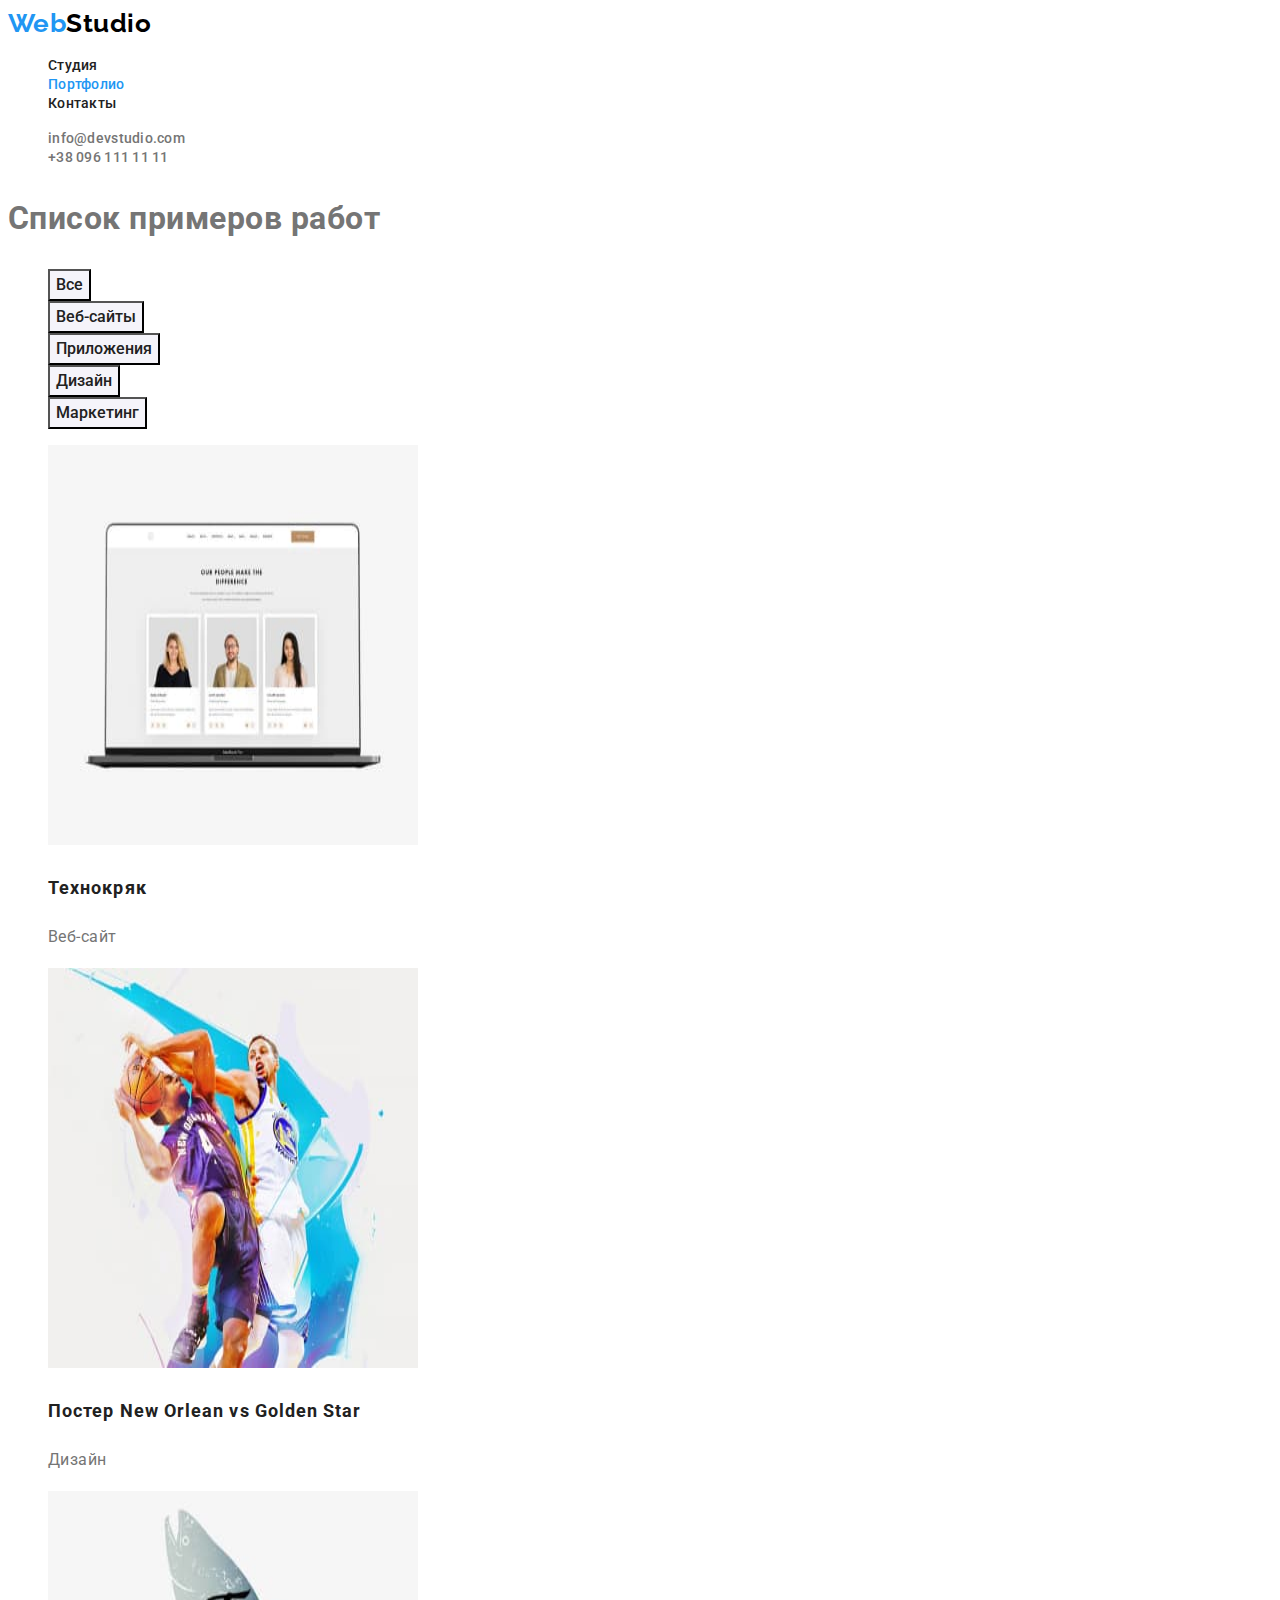
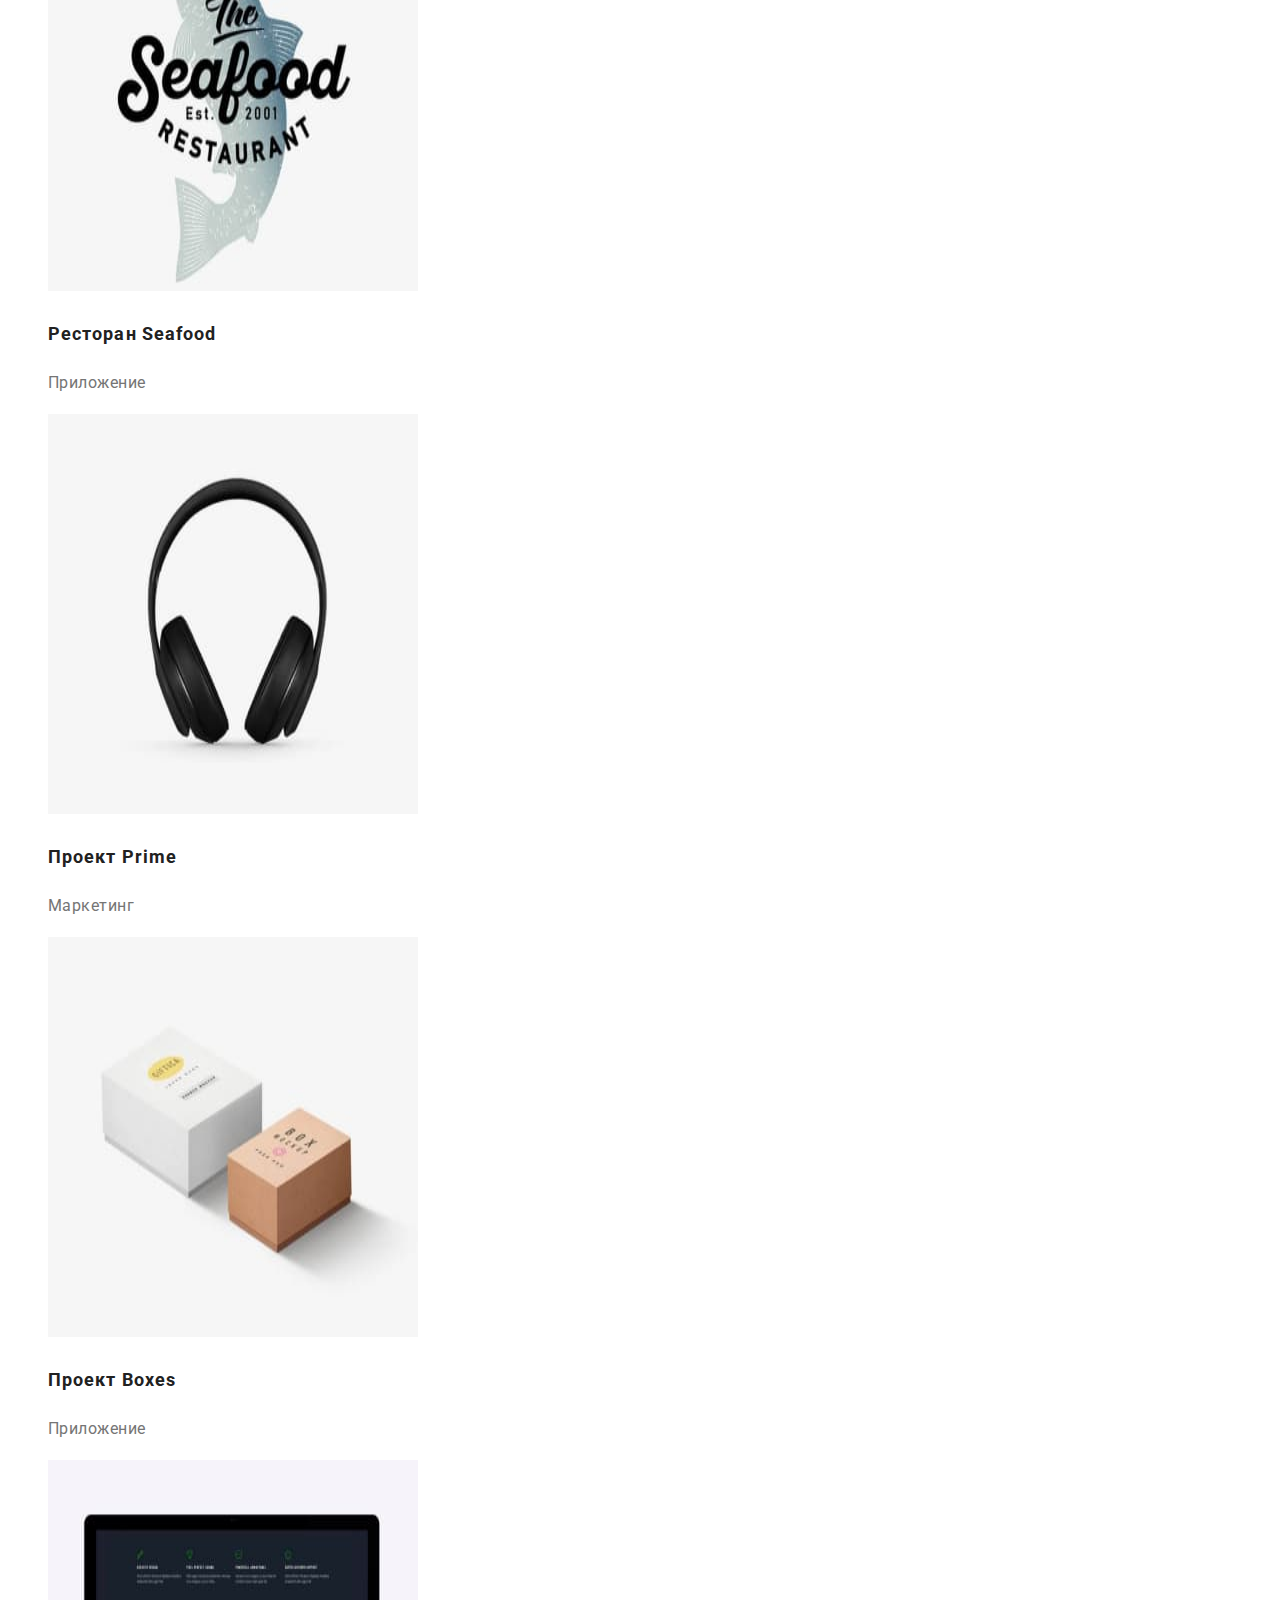
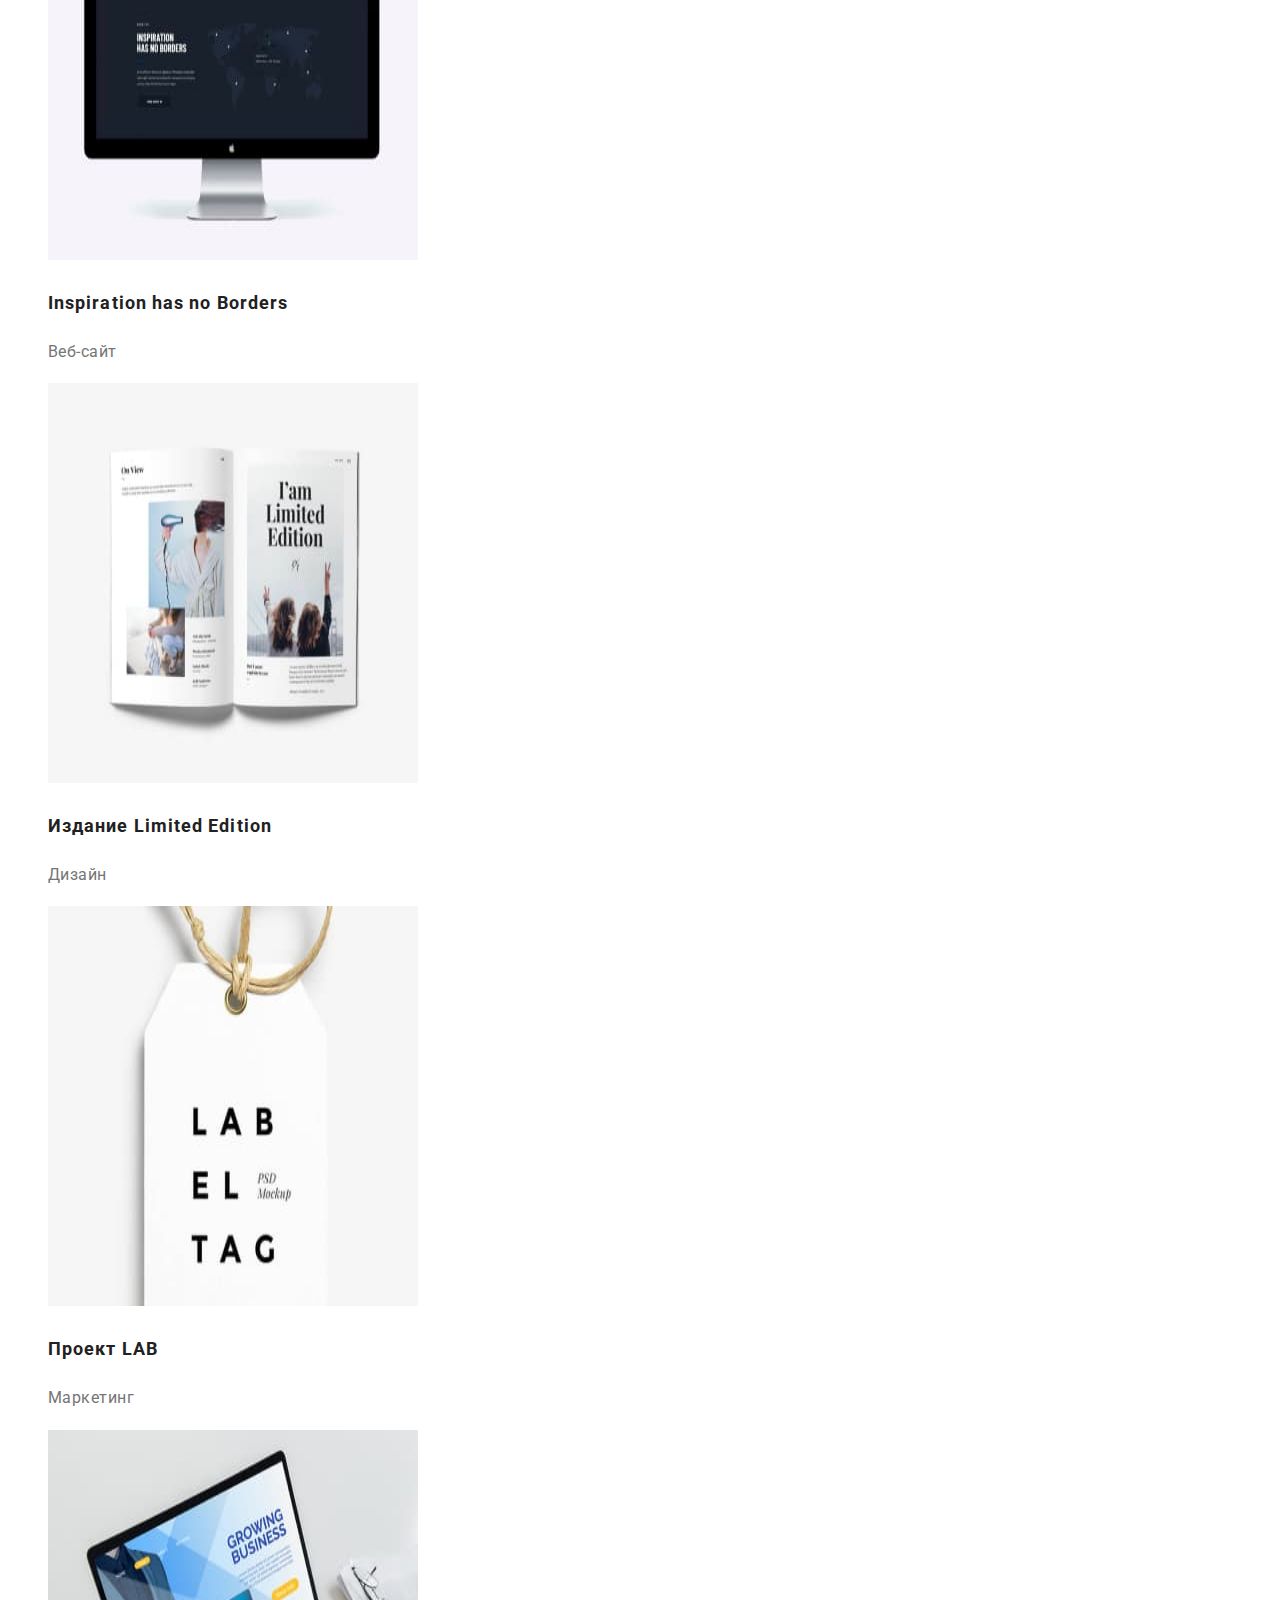
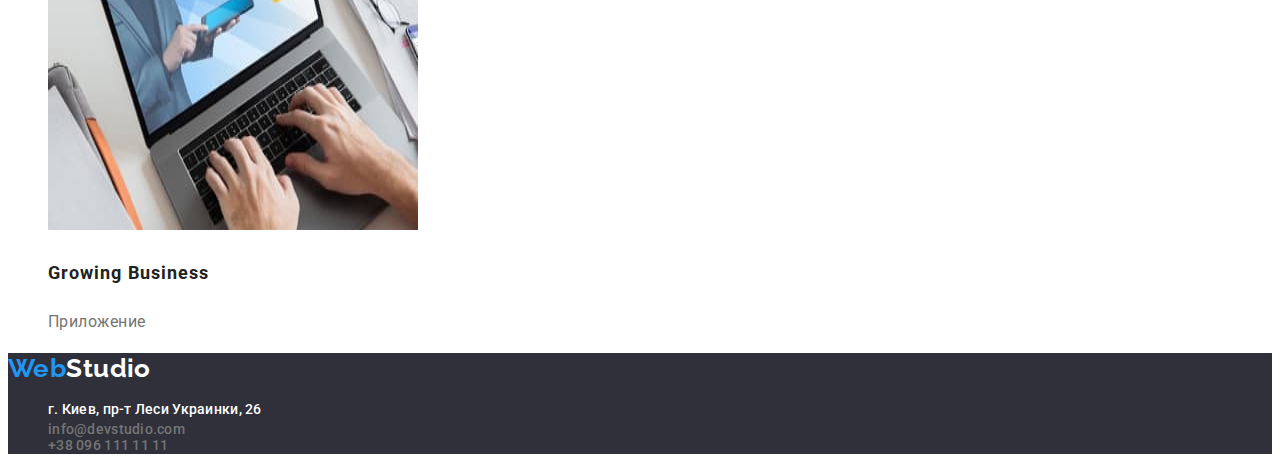
==== portfolio.html @ b951a092 "Initial commit" ====
<!DOCTYPE html>
<html lang="ru">
<head>
    <meta charset="UTF-8">
    <meta http-equiv="X-UA-Compatible" content="IE=edge">
    <meta name="viewport" content="width=device-width, initial-scale=1.0">
    <title>Portfolio</title>
    <link href="https://fonts.googleapis.com/css2?family=Raleway:wght@700&family=Roboto:wght@400;500;700;900&display=swap"
        rel="stylesheet">
    <link rel="stylesheet" href="./css/styles.css" />
</head>
    <body>

    <!-- Header -->

    <header class="page-header">
        <nav>

            <!-- Logo -->
            <a href="./index.html" class="logo">Web<span class="header-design">Studio</span></a>
            <!-- Site-nav -->
            <ul class="site-nav list">
                <li><a href="./index.html" class="link">Студия</a></li>
                <li><a href="./portfolio.html" class="link current">Портфолио</a></li>
                <li><a href="" class="link">Контакты</a></li>
            </ul>
        </nav>

        <!-- Contacts -->
        <ul class="contacts list">
            <li><a href="mailto:info@devstudio.com" class="link">info@devstudio.com</a></li>
            <li><a href="tel:+380961111111" class="link">+38 096 111 11 11</a></li>
        </ul>
    </header>
    <main class="main">

    <!-- Filters -->
    <section>
        <h1>Список примеров работ</h1>
    <ul class="filters list">
        <li><button type="button" class="filter">Все</button></li>
        <li><button type="button" class="filter">Веб-сайты</button></li>
        <li><button type="button" class="filter">Приложения</button></li>
        <li><button type="button" class="filter">Дизайн</button></li>
        <li><button type="button" class="filter">Маркетинг</button></li>
    </ul>  
    <ul class="portfolio list">
        <li>
             <img src="./images/project1.jpg" alt="Пример веб-сайта" width="370" height="400">
             <h2 class="title">Технокряк</h2>
             <p>Веб-сайт</p>   
        </li>
        <li>
             <img src="./images/project2.jpg" alt="Пример дизайн постера" width="370" height="400">
              <h2 class="title">Постер New Orlean vs Golden Star</h2>
              <p>Дизайн</p>
        </li>
        <li>
            <img src="./images/project3.jpg" alt="Логотип приложения ресторана" width="370" height="400">
            <h2 class="title">Ресторан Seafood</h2>
            <p>Приложение</p>
        <li>
            <img src="./images/project4.jpg" alt="Картинка наушников" width="370" height="400">
            <h2 class="title">Проект Prime</h2>
            <p>Маркетинг</p>
        </li>
        <li>
            <img src="./images/project5.jpg" alt="Пример дизайна двух коробок" width="370" height="400">
            <h2 class="title">Проект Boxes</h2>
            <p>Приложение</p>
        </li>
        <li>
            <img src="./images/project6.jpg" alt="Пример дизайна веб-сайта" width="370" height="400">
            <h2 class="title">Inspiration has no Borders</h2>
            <p>Веб-сайт</p>
        </li>
        <li>
            <img src="./images/project7.jpg" alt="Дизайн печтаного издания" width="370" height="400">
            <h2 class="title">Издание Limited Edition</h2>
            <p>Дизайн</p>
        </li>
        <li>
            <img src="./images/project8.jpg" alt="Картинка ярлыка" width="370" height="400">
            <h2 class="title">Проект LAB</h2>
            <p>Маркетинг</p>
        </li>
        <li>
            <img src="./images/project9.jpg" alt="Картинка ноутбука с примером дизайна приложения" width="370" height="400">
            <h2 class="title">Growing Business</h2>
            <p>Приложение</p>
        </li>
    </ul>
    </section>
    </main>
   
    <!-- Footer -->

    <footer class="footer">
        <a href="./index.html" class="logo">Web<span class="footer-design">Studio</a>
        <address>
            <ul class="contacts list">
                <li class="address"><a href="https://goo.gl/maps/tLTsPoVAziicGHoX6" class="link">г. Киев, пр-т Леси Украинки, 26</a></li>
                <li><a href="mailto:info@devstudio.com" class="link">info@devstudio.com</a></li>
                <li><a href="tel:+380961111111" class="link">+38 096 111 11 11</a></li>
            </ul>
        </address>
    </footer>
</body>
</html>
---- css/styles.css ----
:root {
  --primary-text-color: #757575;
  --title-text-color: #212121;
  --accent-color: #2196f3;
  --primary-background-color: #ffffff;
  --secondary-background-color: #f5f4fa;
  --tertiary-background-color: #2f303a;
  --secondary-logo-color: #000000;
}
body {
  background-color: var(--primary-background-color);
  color: var(--primary-text-color);

  font-family: Roboto, sans-serif;

  letter-spacing: 0.03em;
}
.list {
  list-style: none;
}
a {
  text-decoration: none;
}
/* logo */
.logo {
  color: var(--accent-color);
  font-family: Raleway, sans-serif;

  font-weight: 700;
  font-size: 26px;
  line-height: 1.2;
}
.header-design {
  color: var(--secondary-logo-color);
}
.footer-design {
  color: var(--primary-background-color);
}
/* site nav */

.site-nav .link {
  color: var(--title-text-color);

  font-weight: 500;
  font-size: 14px;
  line-height: 1.14px;
  letter-spacing: 0.02em;
}

.site-nav .link:hover,
.site-nav .link:focus {
  color: var(--accent-color);
}

.site-nav .link.current {
  color: var(--accent-color);
}

/* Contatcs */
.contacts .link {
  color: var(--primary-text-color);
  font-style: normal;
  font-weight: 500;
  font-size: 14px;
  line-height: 1.14;
  letter-spacing: 0.02em;
}
.contacts .link:hover,
.contacts .link:focus {
  color: var(--accent-color);
  font-weight: 500;
  font-size: 14px;
  line-height: 1.14px;
  letter-spacing: 0.02em;
}

/* Hero */
.hero,
.hero-title {
  color: var(--primary-background-color);
  background-color: var(--tertiary-background-color);
  font-weight: 900;
  font-size: 44px;
  line-height: 1.36;
  text-align: center;
  letter-spacing: 0.06em;
  text-transform: uppercase;
}

/* Button */
.button {
  color: var(--primary-background-color);
  background-color: var(--accent-color);
  cursor: pointer;
  font-family: inherit;
  font-weight: 700;
  font-size: 16px;
  line-height: 1.88;
  display: flex;
  align-items: center;
  text-align: center;
  letter-spacing: 0.06em;
}
/* Section */
.section-title {
  color: var(--title-text-color);
  font-weight: 700;
  font-size: 36px;
  line-height: 1.2;
  text-align: center;
}

/* feature-list */
.feature-list {
  font-size: 14px;
  line-height: 1.71;
}
.feature-list .title {
  color: var(--title-text-color);
  font-weight: 700;
  font-size: 14px;
  line-height: 1.14;
  text-transform: uppercase;
}

/* our-team */

.our-team .section-title {
  background-color: var(--primary-background-color);
  font-weight: 700;
  font-size: 36px;
  line-height: 1.16;
  text-align: center;
}
.our-team .title {
  color: var(--title-text-color);
  background-color: var(--primary-background-color);
  font-weight: 500;
  font-size: 16px;
  line-height: 1.18;
  text-align: center;
}

.our-team .list {
  font-size: 16px;
  line-height: 1.18;
  text-align: center;
}

/* Footer */
.footer {
  background-color: var(--tertiary-background-color);
  color: rgba(255, 255, 255, 0.6);
  font-style: normal;
  font-size: 14px;
  line-height: 1.14;
  letter-spacing: 0.03em;
}

.contacts .address .link {
  color: #ffffff;
  font-size: 14px;
  line-height: 1.71;
}
.contacts .address .link:hover,
.contacts .address .link:focus {
  color: var(--accent-color);
}
/* Portfolio */

.main {
  color: var(--primary-text-color);
  background-color: var(--primary-background-color);
  font-family: Roboto, sans-serif;
  font-size: 16px;
  line-height: 1.88;
  letter-spacing: 0.03em;
}

/* Filter list */
.filter {
  color: var(--title-text-color);
  background-color: var(--secondary-background-color);
  font-family: Roboto, sans-serif;
  font-weight: 500;
  font-size: 16px;
  line-height: 1.62;
  text-align: center;
}
.filters .filter:hover,
.filters .filter:focus {
  color: var(--primary-background-color);
  background-color: var(--accent-color);
}
/* portfolio-list */
.portfolio .title {
  color: var(--title-text-color);
  font-weight: 700;
  font-size: 18px;
  line-height: 2;
  letter-spacing: 0.06em;
}
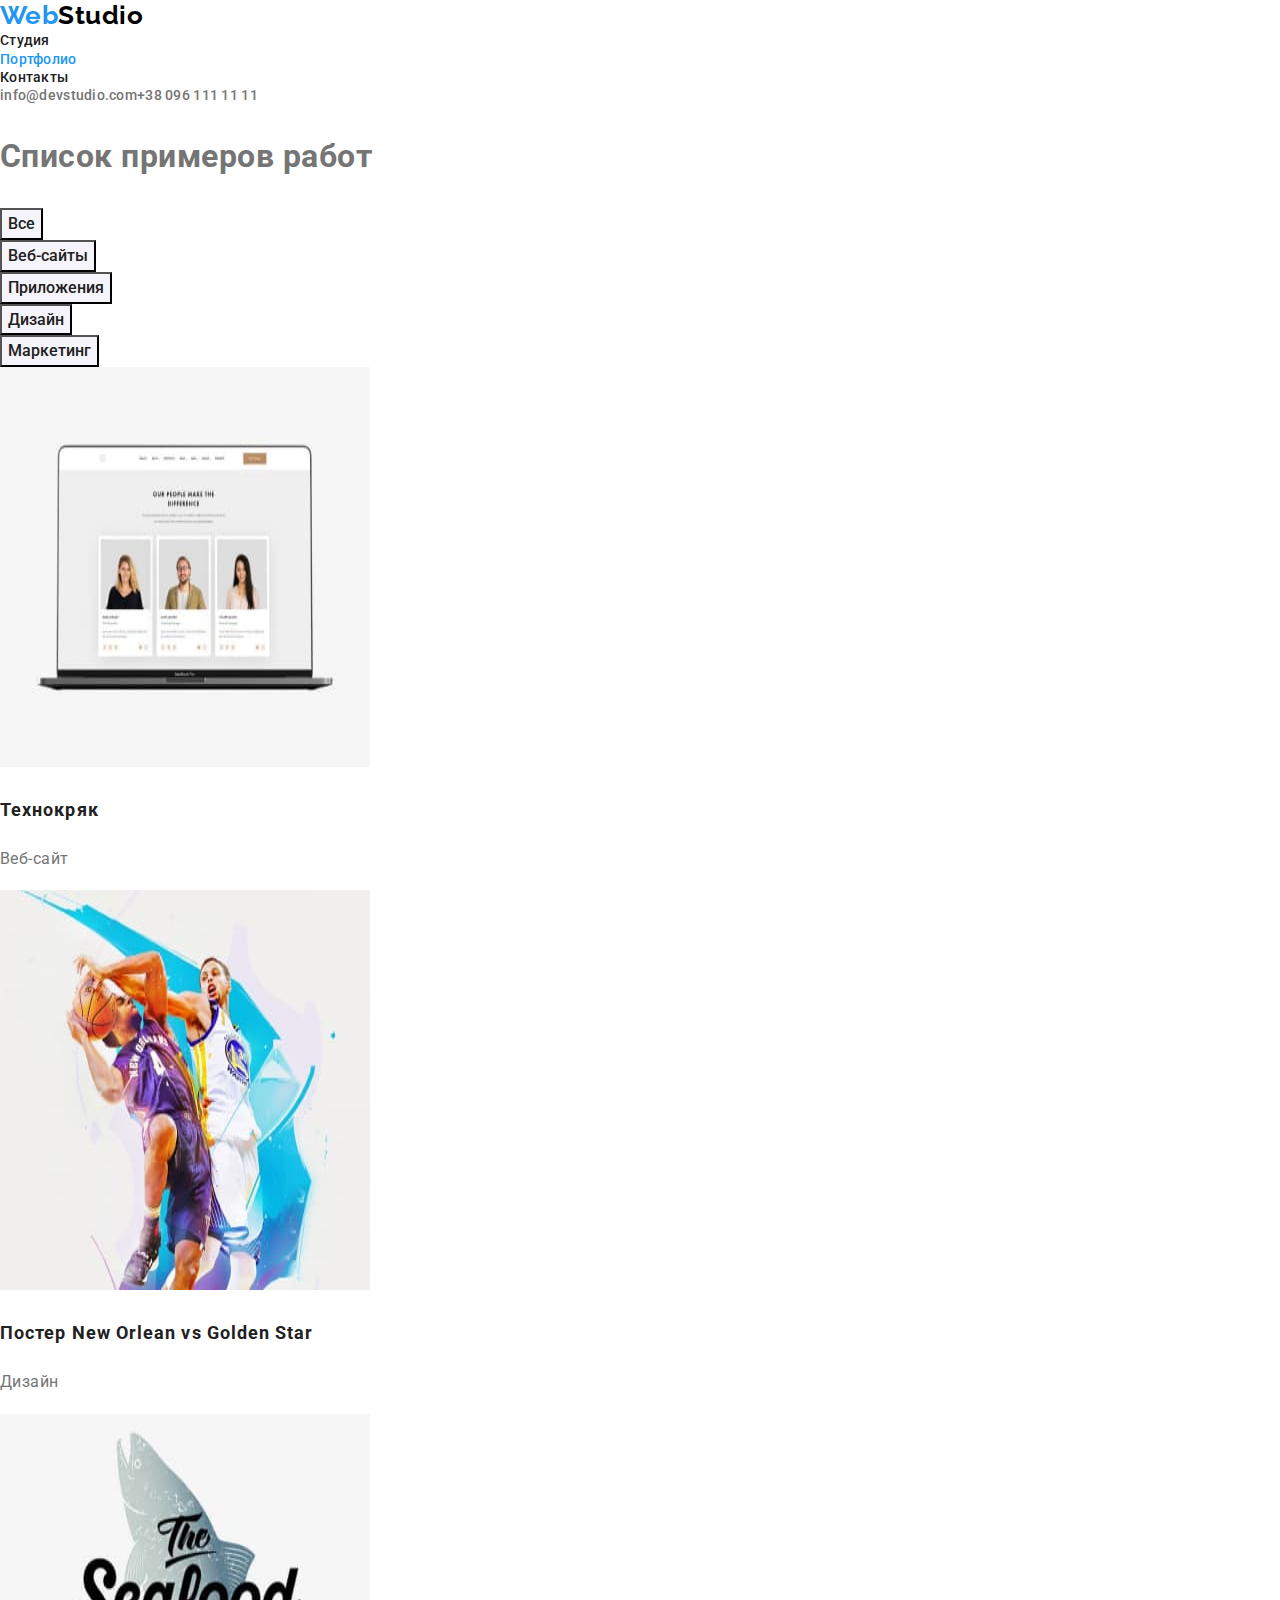
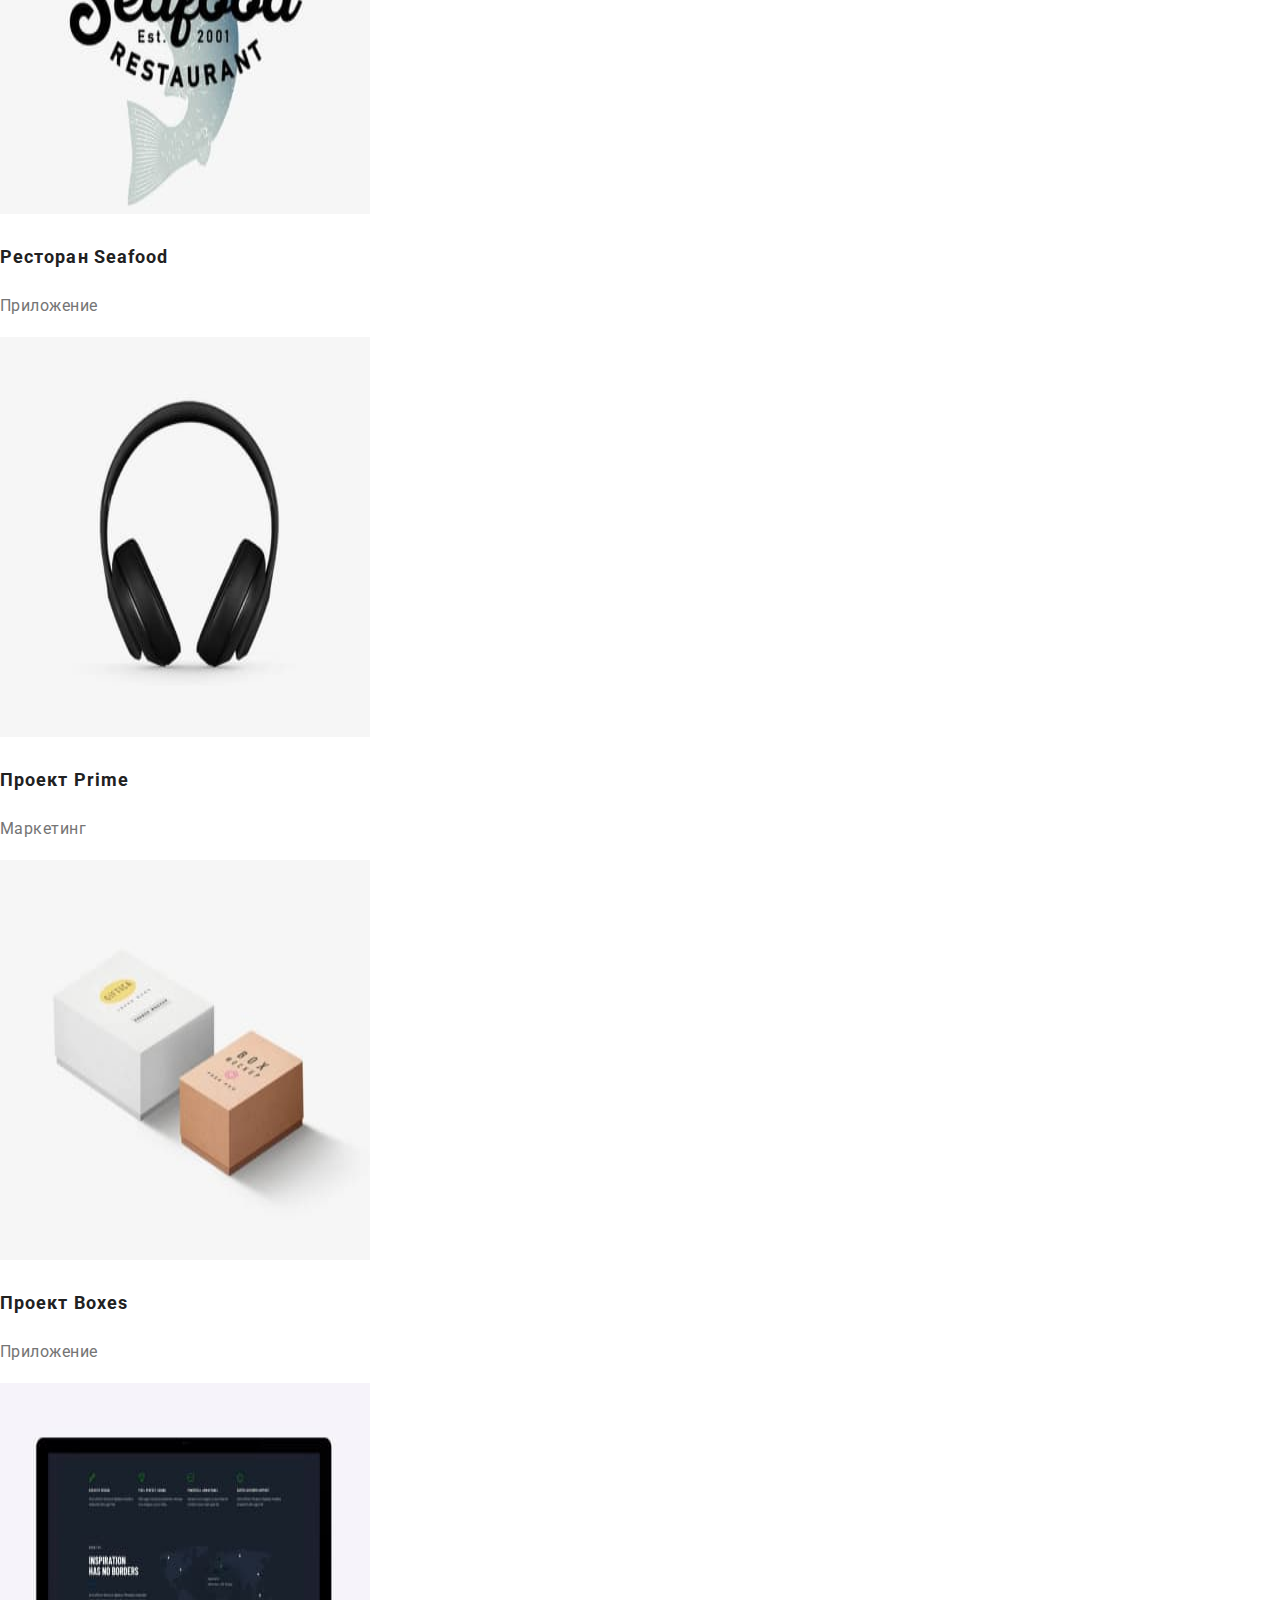
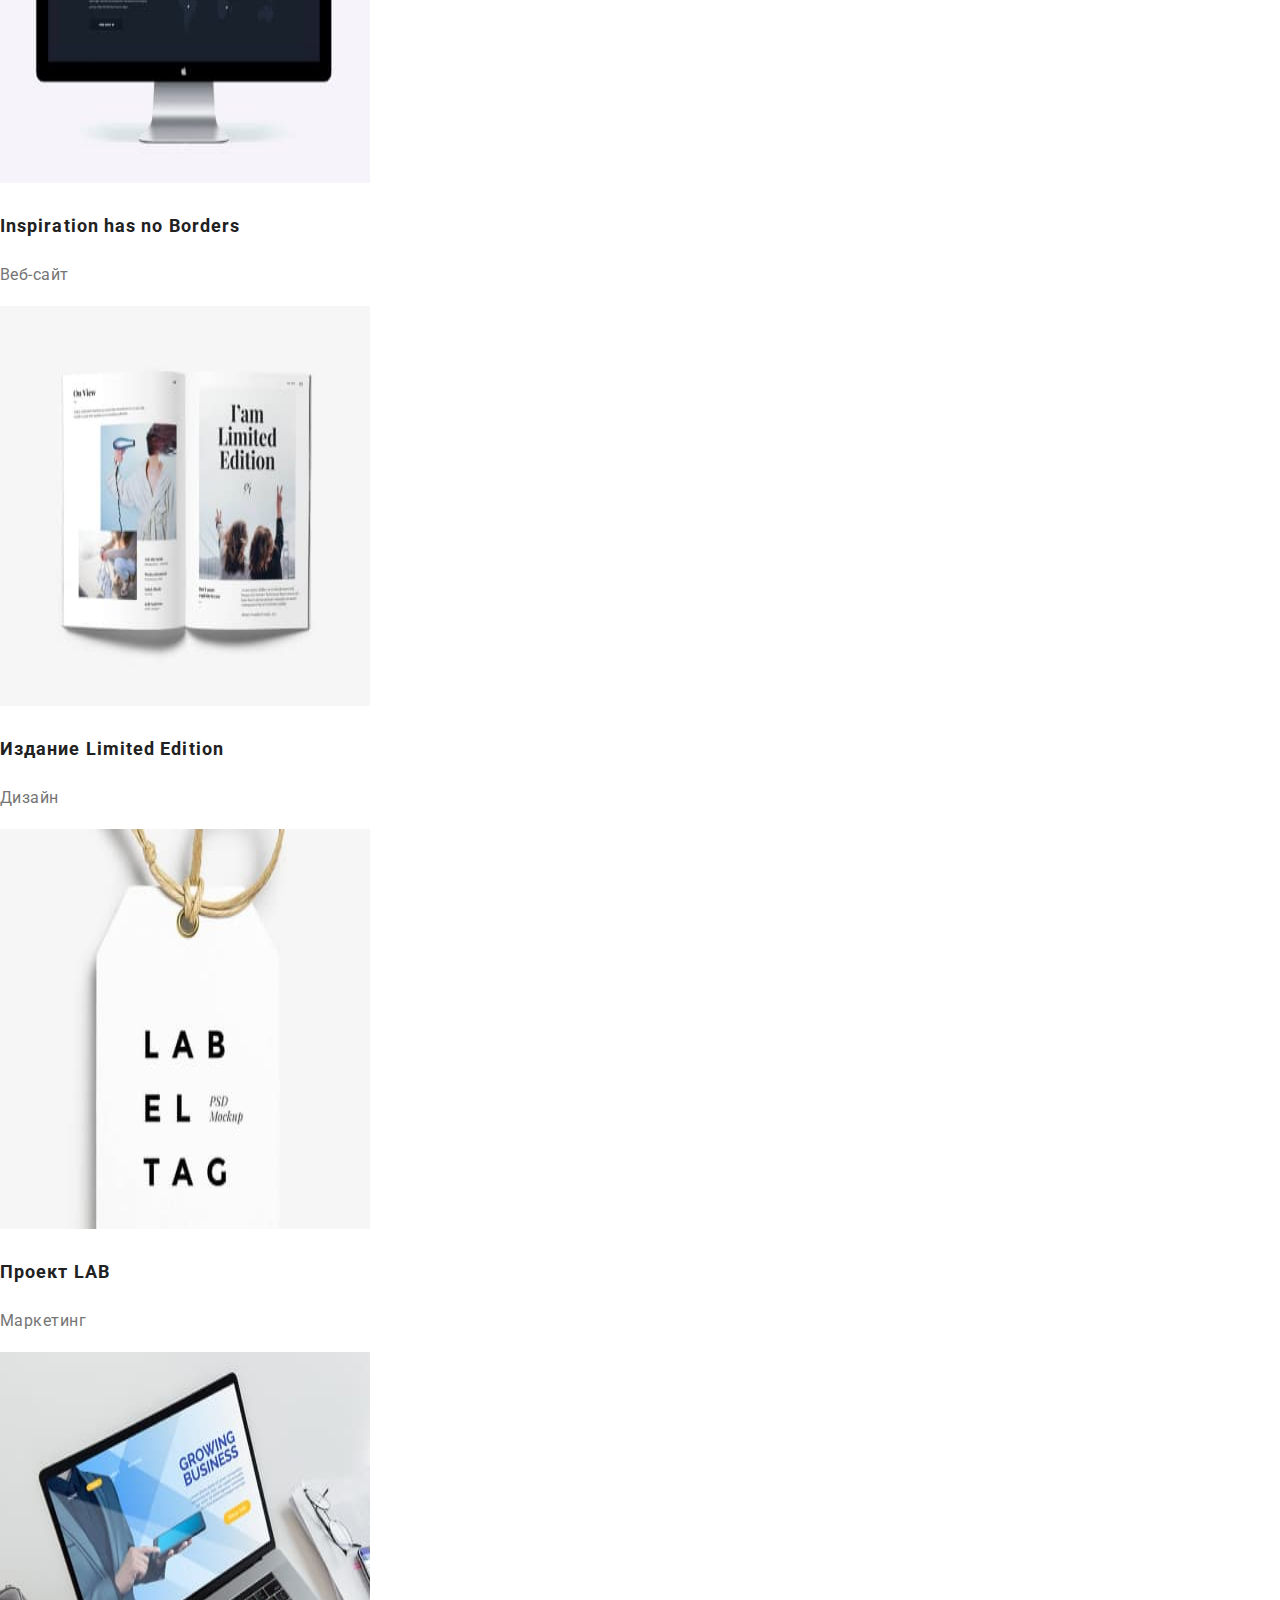
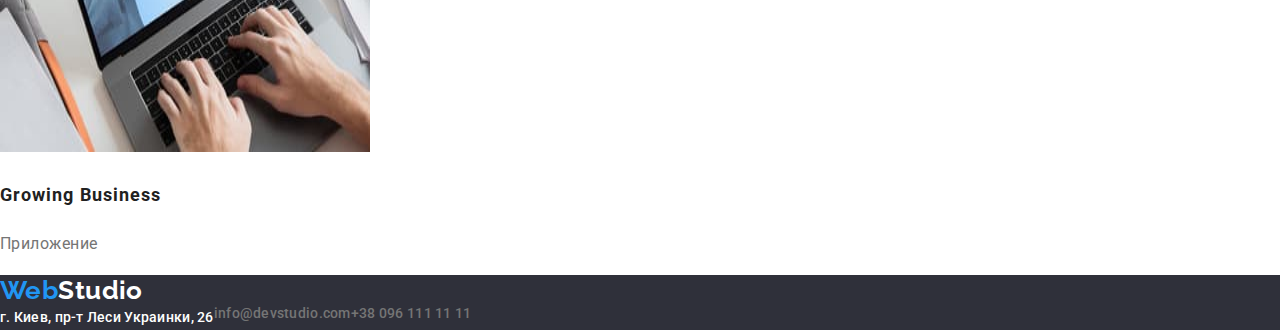
==== commit 18772451: "75% of main page done" ====
--- a/portfolio.html
+++ b/portfolio.html
@@ -5,8 +5,8 @@
     <meta http-equiv="X-UA-Compatible" content="IE=edge">
     <meta name="viewport" content="width=device-width, initial-scale=1.0">
     <title>Portfolio</title>
-    <link href="https://fonts.googleapis.com/css2?family=Raleway:wght@700&family=Roboto:wght@400;500;700;900&display=swap"
-        rel="stylesheet">
+    <link rel="stylesheet" href="https://cdnjs.cloudflare.com/ajax/libs/modern-normalize/1.1.0/modern-normalize.min.css">
+    <link href="https://fonts.googleapis.com/css2?family=Raleway:wght@700&family=Roboto:wght@400;500;700;900&display=swap" rel="stylesheet">
     <link rel="stylesheet" href="./css/styles.css" />
 </head>
     <body>
--- a/css/styles.css
+++ b/css/styles.css
@@ -7,20 +7,52 @@
   --tertiary-background-color: #2f303a;
   --secondary-logo-color: #000000;
 }
+/* ================================================================================ */
 body {
   background-color: var(--primary-background-color);
   color: var(--primary-text-color);
-
+  font-style: normal;
   font-family: Roboto, sans-serif;
-
   letter-spacing: 0.03em;
 }
+
 .list {
   list-style: none;
-}
-a {
+  margin-top: 0px;
+  margin-bottom: 0px;
+  padding-left: 0px;
+}
+li {
+  list-style-type: none;
+}
+a,
+a:active,
+a:hover,
+a:visited {
   text-decoration: none;
-}
+  cursor: pointer;
+}
+
+.container{
+  width: 1200px;
+  margin-left: auto;
+  margin-right: auto;
+  padding: 0 15px;
+
+}
+.section{
+  margin-top: 94px;
+  margin-bottom: 94px;
+}
+/* ================================================================================*/
+
+.container-header{
+  display: flex;
+  align-items: center;
+
+  border-bottom: 1px solid #ECECEC;
+}
+
 /* logo */
 .logo {
   color: var(--accent-color);
@@ -29,6 +61,7 @@
   font-weight: 700;
   font-size: 26px;
   line-height: 1.2;
+  margin-right: 93px;
 }
 .header-design {
   color: var(--secondary-logo-color);
@@ -38,6 +71,10 @@
 }
 /* site nav */
 
+.site-nav .list{
+  display: flex;
+}
+
 .site-nav .link {
   color: var(--title-text-color);
 
@@ -45,6 +82,12 @@
   font-size: 14px;
   line-height: 1.14px;
   letter-spacing: 0.02em;
+  margin-top:32px ;
+  margin-bottom: 32px;
+}
+
+.list .list-item:not(:last-child){
+  margin-right: 50px;
 }
 
 .site-nav .link:hover,
@@ -57,6 +100,14 @@
 }
 
 /* Contatcs */
+
+.contacts.list{
+  display: flex;
+  margin-left: auto;
+}
+.contacts .item:not(:last-child){
+  margin-right: 50px;
+}
 .contacts .link {
   color: var(--primary-text-color);
   font-style: normal;
@@ -75,7 +126,12 @@
 }
 
 /* Hero */
-.hero,
+.hero{
+  padding-top: 200px;
+  padding-bottom: 200px;
+  text-align: center;
+  background-color: var(--tertiary-background-color);
+}
 .hero-title {
   color: var(--primary-background-color);
   background-color: var(--tertiary-background-color);
@@ -85,6 +141,7 @@
   text-align: center;
   letter-spacing: 0.06em;
   text-transform: uppercase;
+  -webkit-text-stroke: 1px #000000;
 }
 
 /* Button */
@@ -96,10 +153,20 @@
   font-weight: 700;
   font-size: 16px;
   line-height: 1.88;
-  display: flex;
   align-items: center;
   text-align: center;
   letter-spacing: 0.06em;
+  border-radius: 4px;
+  border: none;
+  padding: 10 32px;
+  width: 200px;
+  height: 50px;
+}
+.button:hover,
+.button:focus{
+  color: var(--primary-background-color);
+  background-color: #188CE8;
+  box-shadow: rgba(0, 0, 0, 0.25);
 }
 /* Section */
 .section-title {
@@ -108,13 +175,28 @@
   font-size: 36px;
   line-height: 1.2;
   text-align: center;
+  margin-top: 0px;
+  margin-bottom: 50px;
+}
+.image-list{
+  display: flex;
+}
+.image-list .item:not(:last-child){
+  margin-right: 30px;
 }
 
 /* feature-list */
 .feature-list {
   font-size: 14px;
-  line-height: 1.71;
-}
+  line-height: 1.71; 
+  width:1170px;
+  display: flex;
+}
+
+.feature-title{
+  display: none;
+}
+
 .feature-list .title {
   color: var(--title-text-color);
   font-weight: 700;
@@ -199,4 +281,4 @@
   font-size: 18px;
   line-height: 2;
   letter-spacing: 0.06em;
-}
+}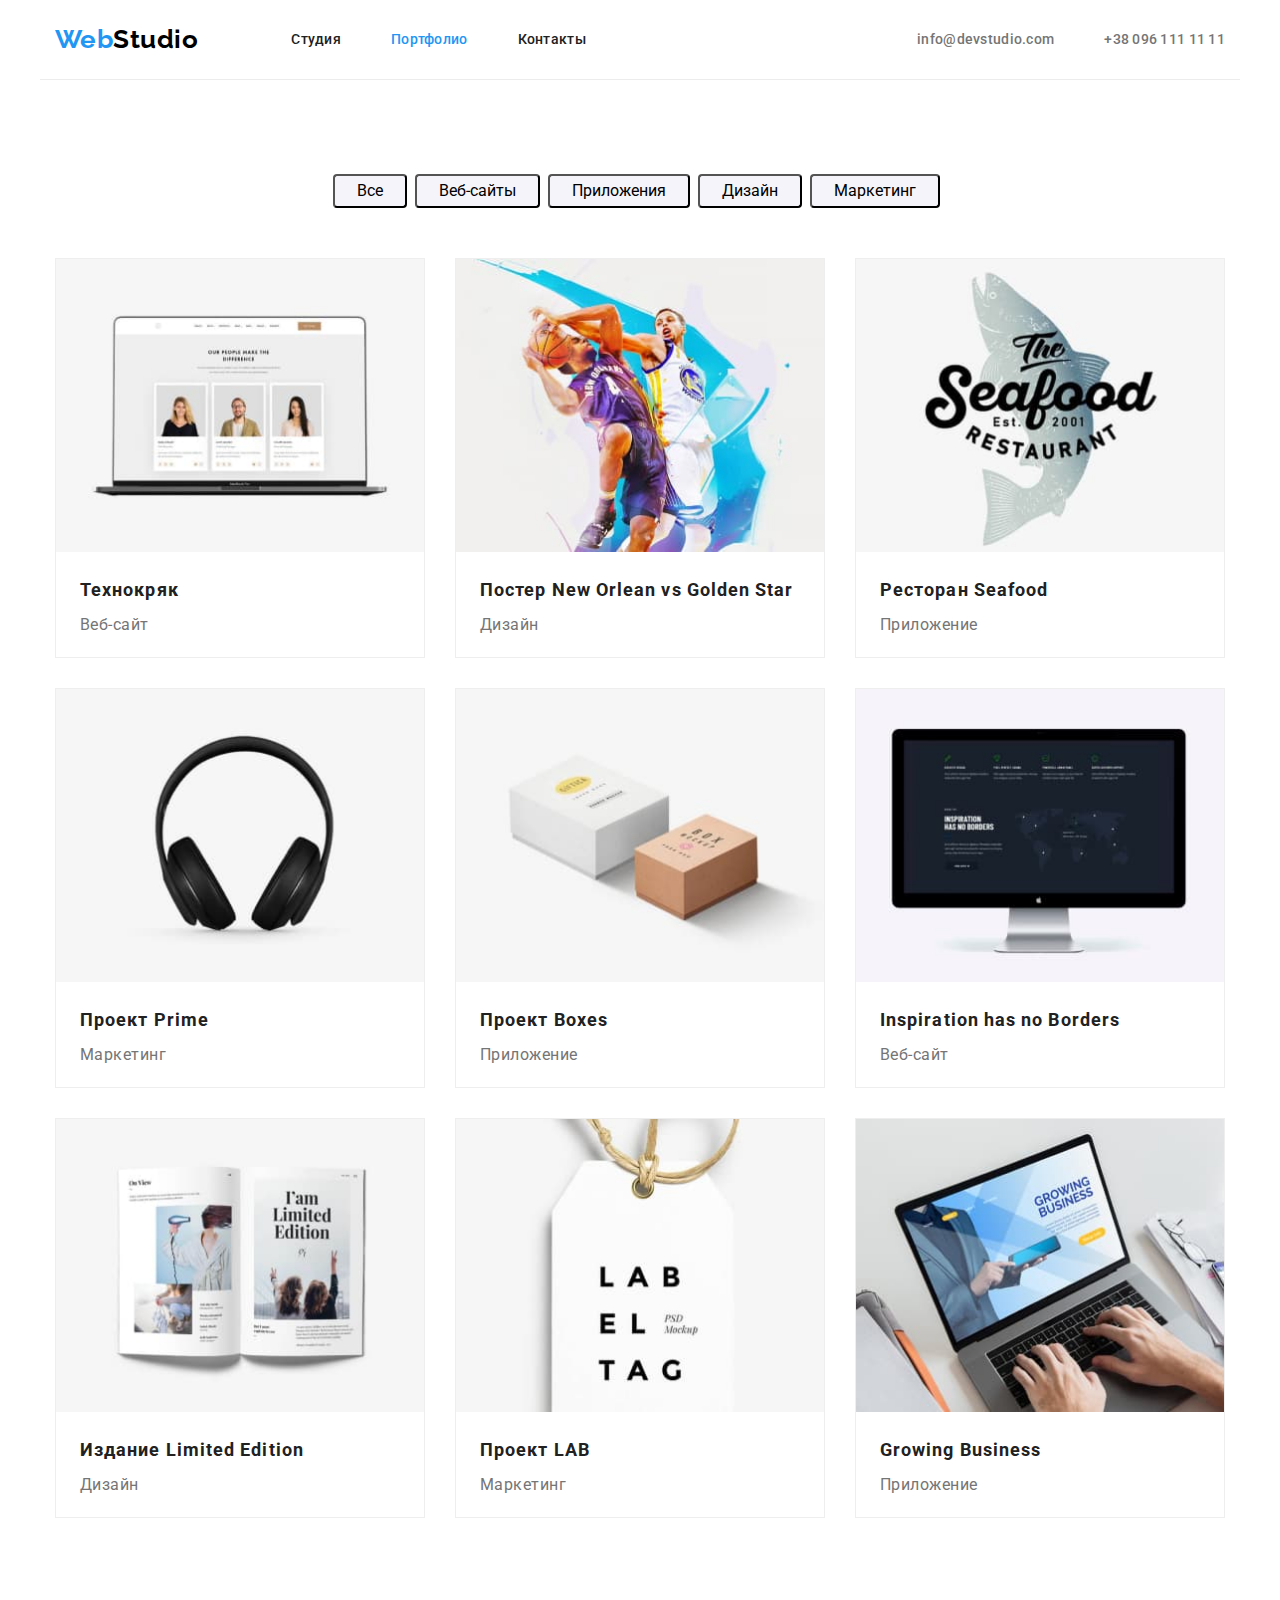
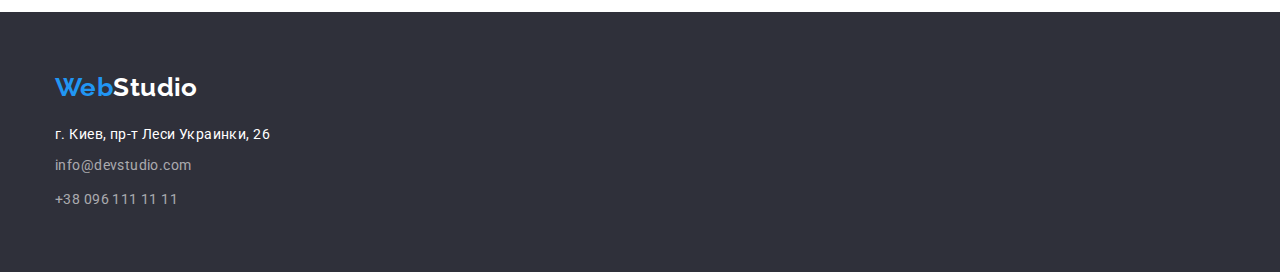
==== commit a4ff7041: "revised stuff" ====
--- a/portfolio.html
+++ b/portfolio.html
@@ -9,101 +9,137 @@
     <link href="https://fonts.googleapis.com/css2?family=Raleway:wght@700&family=Roboto:wght@400;500;700;900&display=swap" rel="stylesheet">
     <link rel="stylesheet" href="./css/styles.css" />
 </head>
-    <body>
+<body>
 
     <!-- Header -->
 
-    <header class="page-header">
-        <nav>
-
+    <header>
+        <div class="container container-header">
             <!-- Logo -->
             <a href="./index.html" class="logo">Web<span class="header-design">Studio</span></a>
-            <!-- Site-nav -->
-            <ul class="site-nav list">
-                <li><a href="./index.html" class="link">Студия</a></li>
-                <li><a href="./portfolio.html" class="link current">Портфолио</a></li>
-                <li><a href="" class="link">Контакты</a></li>
+            <nav class="site-nav list">
+                <!-- Site-nav -->
+                <ul class="list">
+                    <li class="list-item"><a href="./index.html" class="link ">Студия</a></li>
+                    <li class="list-item"><a href="./portfolio.html" class="link current">Портфолио</a></li>
+                    <li class="list-item"><a href="" class="link">Контакты</a></li>
+                </ul>
+            </nav>
+    
+            <!-- Contacts -->
+            <ul class="header-contacts list">
+                <li class="item"><a href="mailto:info@devstudio.com" class="link">info@devstudio.com</a></li>
+                <li class="item"><a href="tel:+380961111111" class="link">+38 096 111 11 11</a></li>
             </ul>
-        </nav>
-
-        <!-- Contacts -->
-        <ul class="contacts list">
-            <li><a href="mailto:info@devstudio.com" class="link">info@devstudio.com</a></li>
-            <li><a href="tel:+380961111111" class="link">+38 096 111 11 11</a></li>
-        </ul>
+        </div>
     </header>
     <main class="main">
 
     <!-- Filters -->
-    <section>
-        <h1>Список примеров работ</h1>
-    <ul class="filters list">
-        <li><button type="button" class="filter">Все</button></li>
-        <li><button type="button" class="filter">Веб-сайты</button></li>
-        <li><button type="button" class="filter">Приложения</button></li>
-        <li><button type="button" class="filter">Дизайн</button></li>
-        <li><button type="button" class="filter">Маркетинг</button></li>
-    </ul>  
-    <ul class="portfolio list">
-        <li>
-             <img src="./images/project1.jpg" alt="Пример веб-сайта" width="370" height="400">
-             <h2 class="title">Технокряк</h2>
-             <p>Веб-сайт</p>   
-        </li>
-        <li>
-             <img src="./images/project2.jpg" alt="Пример дизайн постера" width="370" height="400">
-              <h2 class="title">Постер New Orlean vs Golden Star</h2>
-              <p>Дизайн</p>
-        </li>
-        <li>
-            <img src="./images/project3.jpg" alt="Логотип приложения ресторана" width="370" height="400">
-            <h2 class="title">Ресторан Seafood</h2>
-            <p>Приложение</p>
-        <li>
-            <img src="./images/project4.jpg" alt="Картинка наушников" width="370" height="400">
-            <h2 class="title">Проект Prime</h2>
-            <p>Маркетинг</p>
-        </li>
-        <li>
-            <img src="./images/project5.jpg" alt="Пример дизайна двух коробок" width="370" height="400">
-            <h2 class="title">Проект Boxes</h2>
-            <p>Приложение</p>
-        </li>
-        <li>
-            <img src="./images/project6.jpg" alt="Пример дизайна веб-сайта" width="370" height="400">
-            <h2 class="title">Inspiration has no Borders</h2>
-            <p>Веб-сайт</p>
-        </li>
-        <li>
-            <img src="./images/project7.jpg" alt="Дизайн печтаного издания" width="370" height="400">
-            <h2 class="title">Издание Limited Edition</h2>
-            <p>Дизайн</p>
-        </li>
-        <li>
-            <img src="./images/project8.jpg" alt="Картинка ярлыка" width="370" height="400">
-            <h2 class="title">Проект LAB</h2>
-            <p>Маркетинг</p>
-        </li>
-        <li>
-            <img src="./images/project9.jpg" alt="Картинка ноутбука с примером дизайна приложения" width="370" height="400">
-            <h2 class="title">Growing Business</h2>
-            <p>Приложение</p>
-        </li>
-    </ul>
+    <section class="section">
+        <div class="container">
+        <h1 class="portfolio-title">Список примеров работ</h1>
+        <ul class="filters-list">
+            <li class="filter">
+                <button type="button" class="btn">Все</button></li>
+            <li class="filter">
+                <button type="button" class="btn">Веб-сайты</button></li>
+            <li class="filter">
+                <button type="button" class="btn">Приложения</button></li>
+            <li class="filter">
+                <button type="button" class="btn">Дизайн</button></li>
+            <li class="filter">
+                <button type="button" class="btn" >Маркетинг</button></li>
+        </ul>
+        <ul class="portfolio-list">
+            <li class="portfolio-item">
+                <a href="" class="card">
+                    <img src="./images/project1.jpg" alt="Пример веб-сайта" width="370" height="400">
+                    <h2 class="title">Технокряк</h2>
+                    <p class="text">Веб-сайт</p>
+                </a>
+            </li>
+            <li class="portfolio-item">
+                <a href="" class="card">
+                    <img src="./images/project2.jpg" alt="Пример дизайн постера" width="370" height="400">
+                    <h2 class="title">Постер New Orlean vs Golden Star</h2>
+                    <p class="text">Дизайн</p>
+                </a>
+            </li>
+            <li class="portfolio-item">
+                <a href="" class="card">
+                    <img src="./images/project3.jpg" alt="Логотип приложения ресторана" width="370" height="400">
+                    <h2 class="title">Ресторан Seafood</h2>
+                    <p class="text">Приложение</p>
+                </a>
+            </li>
+            <li class="portfolio-item">
+                <a href="" class="card">
+                    <img src="./images/project4.jpg" alt="Картинка наушников" width="370" height="400">
+                    <h2 class="title">Проект Prime</h2>
+                    <p class="text">Маркетинг</p>
+                </a>
+            </li>
+            <li class="portfolio-item">
+                <a href="" class="card">
+                    <img src="./images/project5.jpg" alt="Пример дизайна двух коробок" width="370" height="400">
+                    <h2 class="title">Проект Boxes</h2>
+                    <p class="text">Приложение</p>
+                </a>
+            </li>
+            <li class="portfolio-item">
+                <a href="" class="card">
+                    <img src="./images/project6.jpg" alt="Пример дизайна веб-сайта" width="370" height="400">
+                    <h2 class="title">Inspiration has no Borders</h2>
+                    <p class="text">Веб-сайт</p>
+                </a>
+            </li>
+            <li class="portfolio-item">
+                <a href="" class="card">
+                    <img src="./images/project7.jpg" alt="Дизайн печтаного издания" width="370" height="400">
+                    <h2 class="title">Издание Limited Edition</h2>
+                    <p class="text">Дизайн</p>
+                </a>
+            </li>
+            <li class="portfolio-item">
+                <a href="" class="card">
+                    <img src="./images/project8.jpg" alt="Картинка ярлыка" width="370" height="400">
+                    <h2 class="title">Проект LAB</h2>
+                    <p class="text">Маркетинг</p>
+                </a>
+            </li>
+            <li class="portfolio-item">
+                <a href="" class="card">
+                    <img src="./images/project9.jpg" alt="Картинка ноутбука с примером дизайна приложения" width="370"
+                    height="400">
+                    <h2 class="title">Growing Business</h2>
+                    <p class="text">Приложение</p>
+                </a>
+            </li>
+        </ul>
+        </div>
     </section>
     </main>
    
     <!-- Footer -->
-
     <footer class="footer">
-        <a href="./index.html" class="logo">Web<span class="footer-design">Studio</a>
+        <div class="container">
+            <a href="./index.html" class="logo">Web<span class="footer-design">Studio</a>
         <address>
-            <ul class="contacts list">
-                <li class="address"><a href="https://goo.gl/maps/tLTsPoVAziicGHoX6" class="link">г. Киев, пр-т Леси Украинки, 26</a></li>
-                <li><a href="mailto:info@devstudio.com" class="link">info@devstudio.com</a></li>
-                <li><a href="tel:+380961111111" class="link">+38 096 111 11 11</a></li>
+            <ul class="contacts-list list">
+                <li class="item">
+                    <a href="https://goo.gl/maps/ko31hHhUW7KVigs66" class="contact-item alt">г. Киев, пр-т Леси
+                        Украинки, 26</a>
+                </li>
+                <li class="item">
+                    <a href="mailto:info@devstudio.com" class="contact-item">info@devstudio.com</a>
+                </li>
+                <li class="item">
+                    <a href="tel:+380961111111" class="contact-item">+38 096 111 11 11</a>
+                </li>
             </ul>
         </address>
+        </div>
     </footer>
 </body>
 </html>--- a/css/styles.css
+++ b/css/styles.css
@@ -33,6 +33,11 @@
   cursor: pointer;
 }
 
+img{
+  display: block;
+  max-width: 100%;
+  height: auto;
+}
 .container{
   width: 1200px;
   margin-left: auto;
@@ -44,11 +49,17 @@
   margin-top: 94px;
   margin-bottom: 94px;
 }
+
+ul,ol,li,p,h1,h2,h3,h4,h5,h6{
+  margin: 0;
+  padding:0;
+}
 /* ================================================================================*/
 
 .container-header{
   display: flex;
   align-items: center;
+  height: 80px;
 
   border-bottom: 1px solid #ECECEC;
 }
@@ -66,9 +77,7 @@
 .header-design {
   color: var(--secondary-logo-color);
 }
-.footer-design {
-  color: var(--primary-background-color);
-}
+
 /* site nav */
 
 .site-nav .list{
@@ -101,14 +110,15 @@
 
 /* Contatcs */
 
-.contacts.list{
+.header-contacts.list.list {
   display: flex;
   margin-left: auto;
 }
-.contacts .item:not(:last-child){
+
+.header-contacts .item:not(:last-child){
   margin-right: 50px;
 }
-.contacts .link {
+.header-contacts .link {
   color: var(--primary-text-color);
   font-style: normal;
   font-weight: 500;
@@ -116,8 +126,8 @@
   line-height: 1.14;
   letter-spacing: 0.02em;
 }
-.contacts .link:hover,
-.contacts .link:focus {
+.header-contacts .link:hover,
+.header-contacts .link:focus {
   color: var(--accent-color);
   font-weight: 500;
   font-size: 14px;
@@ -181,6 +191,9 @@
 .image-list{
   display: flex;
 }
+.image-list .list-item {
+  width: calc((100% - 90px)/4);
+}
 .image-list .item:not(:last-child){
   margin-right: 30px;
 }
@@ -207,6 +220,11 @@
 
 /* our-team */
 
+.section-team{
+  background-color: var(--secondary-background-color);
+  padding-top: 94px;
+  padding-bottom: 94px;
+}
 .our-team .section-title {
   background-color: var(--primary-background-color);
   font-weight: 700;
@@ -221,35 +239,86 @@
   font-size: 16px;
   line-height: 1.18;
   text-align: center;
-}
-
-.our-team .list {
+  margin-top: 0;
+  margin-bottom: 10px;
+}
+
+.our-team .team-photo{
+  margin-bottom: 30px;
+}
+
+.our-team{
+  display: flex;
+  text-align: center;
+}
+.our-team .team-text {
   font-size: 16px;
   line-height: 1.18;
-  text-align: center;
+  margin-top: 0px;
+  margin-bottom: 30px;
+}
+.list .team-member {
+  background-color: var(--primary-background-color);
+  box-shadow: 0px 1px 3px rgba(0, 0, 0, 0.12),
+    0px 1px 1px rgba(0, 0, 0, 0.14),
+    0px 2px 1px rgba(0, 0, 0, 0.2);
+  border-radius: 0px 0px 4px 4px;
+}
+.our-team .team-member:not(:last-child) {
+  margin-right: 30px;
 }
 
 /* Footer */
+
+
+.footer .logo{
+  margin-bottom: 20px;
+  display: inline-block;
+}
 .footer {
   background-color: var(--tertiary-background-color);
   color: rgba(255, 255, 255, 0.6);
   font-style: normal;
   font-size: 14px;
+  line-height: 1.46;
+  letter-spacing: 0.03em;
+  padding-top: 60px;
+  padding-bottom: 60px;
+}
+
+.footer .contact-item {
+  font-weight: 400;
+  font-style: normal;
+  line-height: 1.71;
+  color: rgba(255, 255, 255, 0.6);
+}
+
+.footer-design {
+  color: var(--primary-background-color);
+}
+.footer .contact-item:hover,
+.footer .contact-item:focus {
+  color: var(--accent-color);
+}
+
+.footer .alt {
+  color: var(--primary-background-color);
+  font-style: normal;
+  font-weight: 400;
+  font-size: 14px;
   line-height: 1.14;
   letter-spacing: 0.03em;
 }
-
-.contacts .address .link {
-  color: #ffffff;
-  font-size: 14px;
-  line-height: 1.71;
-}
-.contacts .address .link:hover,
-.contacts .address .link:focus {
-  color: var(--accent-color);
-}
+.contacts-list>.item:not(:last-child) {
+  display: block;
+  margin-bottom: 10px;
+}
+
 /* Portfolio */
-
+.portfolio-title{
+  margin: 0;
+  display: none;
+}
 .main {
   color: var(--primary-text-color);
   background-color: var(--primary-background-color);
@@ -260,25 +329,84 @@
 }
 
 /* Filter list */
-.filter {
-  color: var(--title-text-color);
-  background-color: var(--secondary-background-color);
+.filters {
+  color: var(--title-text-color);
+  background-color: var(--primary-background-color);
   font-family: Roboto, sans-serif;
   font-weight: 500;
   font-size: 16px;
   line-height: 1.62;
   text-align: center;
 }
-.filters .filter:hover,
-.filters .filter:focus {
+.filter .btn:hover,
+.filter .btn:focus {
   color: var(--primary-background-color);
   background-color: var(--accent-color);
 }
+.filters-list{
+  display: flex;
+  justify-content: center;
+  margin-bottom: 50px;
+  
+}
+
+.filters-list .filter{
+  margin-right: 8px;
+}
+.btn{
+  background-color: var(--secondary-background-color);
+  padding: 6px 22px;
+  border-radius: 4px ;
+  font-style: inherit;
+  cursor: pointer;
+  
+}
 /* portfolio-list */
-.portfolio .title {
+.portfolio-list{
+  display: flex;
+  flex-wrap: wrap;
+}
+
+.portfolio-item{
+  width: calc((100% - 60px)/3);
+  border: 1px solid #EEEEEE;
+}
+
+
+.card .title {
+  padding-left: 24px;
+  padding-right: 24px;
+  margin-top: 20px;
+  margin-bottom: 4px;
   color: var(--title-text-color);
   font-weight: 700;
   font-size: 18px;
   line-height: 2;
   letter-spacing: 0.06em;
-}+}
+
+.card .text{
+  color: var(--primary-text-color);
+  margin-top: 4px;
+  margin-bottom: 20px;
+  padding-left: 24px;
+  padding-right: 24px;
+  font-size: 16px;
+  line-height: 1.6;
+  letter-spacing: 0.03em;
+}
+.card{
+  text-decoration: none;
+  display: block
+}
+
+.card > img{
+  margin-bottom: 20px;
+}
+.portfolio-item:not(:nth-child(3n)){
+
+  margin-right: 30px;
+}
+.portfolio-item:not(:nth-last-child(-n+3)){
+  margin-bottom: 30px;
+}
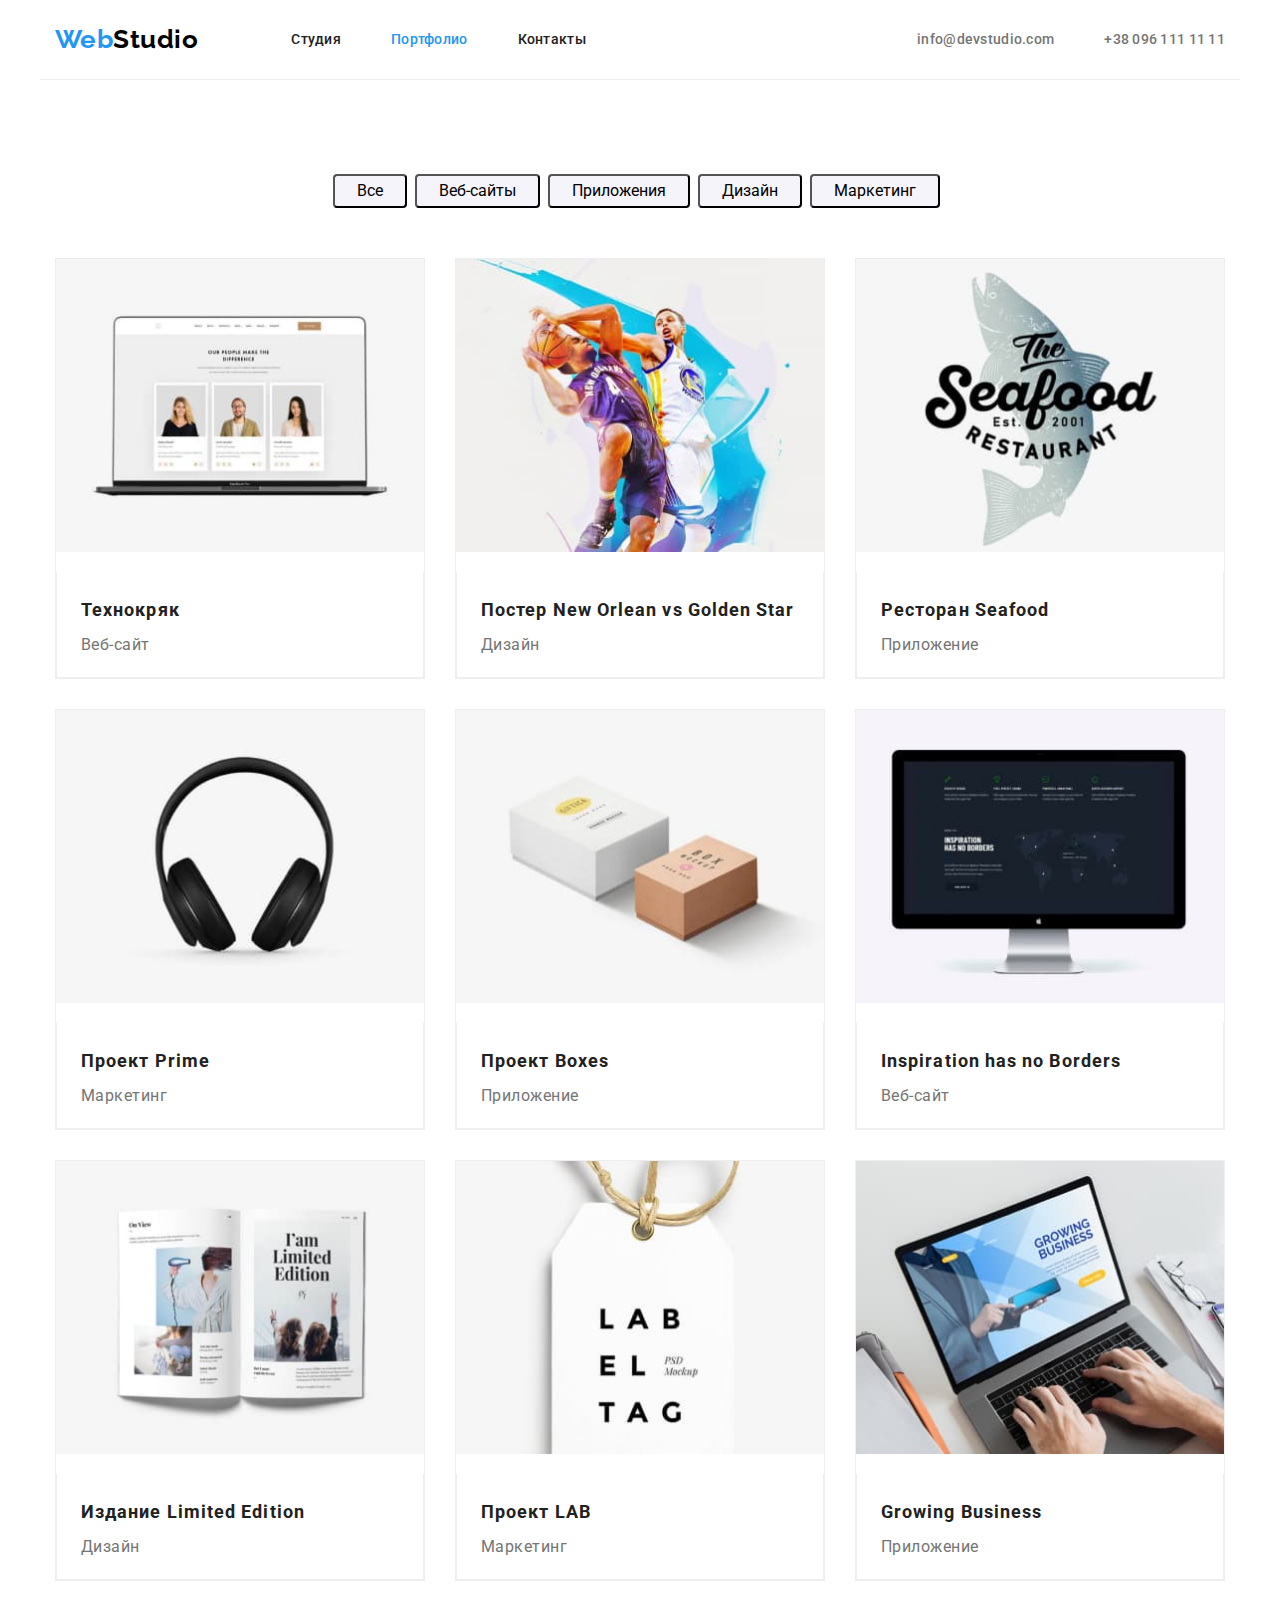
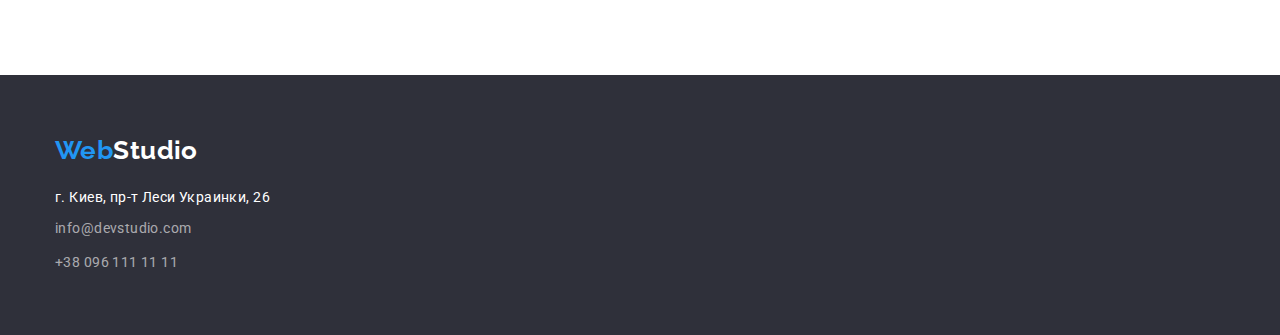
==== commit 177a0bc8: "Revised version" ====
--- a/portfolio.html
+++ b/portfolio.html
@@ -13,7 +13,7 @@
 
     <!-- Header -->
 
-    <header>
+    <header class="header">
         <div class="container container-header">
             <!-- Logo -->
             <a href="./index.html" class="logo">Web<span class="header-design">Studio</span></a>
@@ -55,65 +55,85 @@
             <li class="portfolio-item">
                 <a href="" class="card">
                     <img src="./images/project1.jpg" alt="Пример веб-сайта" width="370" height="400">
-                    <h2 class="title">Технокряк</h2>
-                    <p class="text">Веб-сайт</p>
+                        <div class="project-description">
+                            <h2 class="title">Технокряк</h2>
+                            <p class="text">Веб-сайт</p>
+                        </div>
                 </a>
             </li>
             <li class="portfolio-item">
                 <a href="" class="card">
                     <img src="./images/project2.jpg" alt="Пример дизайн постера" width="370" height="400">
-                    <h2 class="title">Постер New Orlean vs Golden Star</h2>
-                    <p class="text">Дизайн</p>
+                    <div class="project-description">
+                        <h2 class="title">Постер New Orlean vs Golden Star</h2>
+                        <p class="text">Дизайн</p>
+                    </div>
                 </a>
             </li>
             <li class="portfolio-item">
                 <a href="" class="card">
                     <img src="./images/project3.jpg" alt="Логотип приложения ресторана" width="370" height="400">
-                    <h2 class="title">Ресторан Seafood</h2>
-                    <p class="text">Приложение</p>
+                    <div class="project-description">
+                        <h2 class="title">Ресторан Seafood</h2>
+                        <p class="text">Приложение</p>
+                    </div>
                 </a>
             </li>
             <li class="portfolio-item">
                 <a href="" class="card">
                     <img src="./images/project4.jpg" alt="Картинка наушников" width="370" height="400">
-                    <h2 class="title">Проект Prime</h2>
-                    <p class="text">Маркетинг</p>
+                    <div class="project-description">
+                        <h2 class="title">Проект Prime</h2>
+                        <p class="text">Маркетинг</p>
+                    </div>
                 </a>
             </li>
             <li class="portfolio-item">
                 <a href="" class="card">
                     <img src="./images/project5.jpg" alt="Пример дизайна двух коробок" width="370" height="400">
-                    <h2 class="title">Проект Boxes</h2>
-                    <p class="text">Приложение</p>
+                    <div class="project-description">
+                        <h2 class="title">Проект Boxes</h2>
+                        <p class="text">Приложение</p>
+                    </div>
                 </a>
             </li>
             <li class="portfolio-item">
                 <a href="" class="card">
                     <img src="./images/project6.jpg" alt="Пример дизайна веб-сайта" width="370" height="400">
-                    <h2 class="title">Inspiration has no Borders</h2>
-                    <p class="text">Веб-сайт</p>
+                    <div class="project-description">
+                        <h2 class="title">Inspiration has no Borders</h2>
+                        <p class="text">Веб-сайт</p>
+                    </div>
+
                 </a>
             </li>
             <li class="portfolio-item">
                 <a href="" class="card">
                     <img src="./images/project7.jpg" alt="Дизайн печтаного издания" width="370" height="400">
-                    <h2 class="title">Издание Limited Edition</h2>
-                    <p class="text">Дизайн</p>
+                    <div class="project-description">
+                        <h2 class="title">Издание Limited Edition</h2>
+                        <p class="text">Дизайн</p>
+                    </div>
                 </a>
             </li>
             <li class="portfolio-item">
                 <a href="" class="card">
                     <img src="./images/project8.jpg" alt="Картинка ярлыка" width="370" height="400">
-                    <h2 class="title">Проект LAB</h2>
-                    <p class="text">Маркетинг</p>
+                    <div class="project-description">
+                        <h2 class="title">Проект LAB</h2>
+                        <p class="text">Маркетинг</p>
+                    </div>
                 </a>
             </li>
             <li class="portfolio-item">
                 <a href="" class="card">
                     <img src="./images/project9.jpg" alt="Картинка ноутбука с примером дизайна приложения" width="370"
                     height="400">
-                    <h2 class="title">Growing Business</h2>
-                    <p class="text">Приложение</p>
+                    <div class="project-description">
+                        <h2 class="title">Growing Business</h2>
+                        <p class="text">Приложение</p>
+                    </div>
+
                 </a>
             </li>
         </ul>
--- a/css/styles.css
+++ b/css/styles.css
@@ -15,6 +15,9 @@
   font-family: Roboto, sans-serif;
   letter-spacing: 0.03em;
 }
+.head{
+  border-bottom: 1px solid #ECECEC;
+}
 
 .list {
   list-style: none;
@@ -33,11 +36,19 @@
   cursor: pointer;
 }
 
-img{
+img,
+svg {
   display: block;
   max-width: 100%;
   height: auto;
 }
+
+.text,
+.title {
+  margin-top: 0;
+  margin-bottom: 0;
+}
+
 .container{
   width: 1200px;
   margin-left: auto;
@@ -46,8 +57,8 @@
 
 }
 .section{
-  margin-top: 94px;
-  margin-bottom: 94px;
+  padding-top: 94px;
+  padding-bottom: 94px;
 }
 
 ul,ol,li,p,h1,h2,h3,h4,h5,h6{
@@ -142,16 +153,21 @@
   text-align: center;
   background-color: var(--tertiary-background-color);
 }
+
 .hero-title {
   color: var(--primary-background-color);
   background-color: var(--tertiary-background-color);
+  max-width: 700px;
+  margin-right: auto;
+  margin-left: auto;
+  margin-top: 0px;
+  margin-bottom: 30px;
   font-weight: 900;
   font-size: 44px;
   line-height: 1.36;
   text-align: center;
   letter-spacing: 0.06em;
   text-transform: uppercase;
-  -webkit-text-stroke: 1px #000000;
 }
 
 /* Button */
@@ -199,11 +215,15 @@
 }
 
 /* feature-list */
+.section-features {
+  padding-bottom: 47px;
+}
 .feature-list {
-  font-size: 14px;
-  line-height: 1.71; 
   width:1170px;
   display: flex;
+}
+.features-list .list-item {
+  width: calc((100% - 90px)/4);
 }
 
 .feature-title{
@@ -212,10 +232,23 @@
 
 .feature-list .title {
   color: var(--title-text-color);
+  margin-top: 0px;
+  margin-bottom: 10px;
+  width: 270px;
   font-weight: 700;
   font-size: 14px;
   line-height: 1.14;
   text-transform: uppercase;
+}
+.feature-list .text{
+  font-size: 14px;
+  line-height: 1.71;
+  margin-top: 0px;
+  margin-bottom: 0px;
+}
+
+.section-stuff {
+  padding-top: 47px;
 }
 
 /* our-team */
@@ -254,8 +287,10 @@
 .our-team .team-text {
   font-size: 16px;
   line-height: 1.18;
-  margin-top: 0px;
-  margin-bottom: 30px;
+
+}
+.team-description {
+  padding: 30px 10px;
 }
 .list .team-member {
   background-color: var(--primary-background-color);
@@ -274,6 +309,7 @@
 .footer .logo{
   margin-bottom: 20px;
   display: inline-block;
+  margin-right: 0;
 }
 .footer {
   background-color: var(--tertiary-background-color);
@@ -372,11 +408,13 @@
   border: 1px solid #EEEEEE;
 }
 
+.project-description{
+  padding: 20px 24px;
+  border: 1px solid #EEEEEE;
+  border-top: none;
+}
 
 .card .title {
-  padding-left: 24px;
-  padding-right: 24px;
-  margin-top: 20px;
   margin-bottom: 4px;
   color: var(--title-text-color);
   font-weight: 700;
@@ -388,9 +426,6 @@
 .card .text{
   color: var(--primary-text-color);
   margin-top: 4px;
-  margin-bottom: 20px;
-  padding-left: 24px;
-  padding-right: 24px;
   font-size: 16px;
   line-height: 1.6;
   letter-spacing: 0.03em;
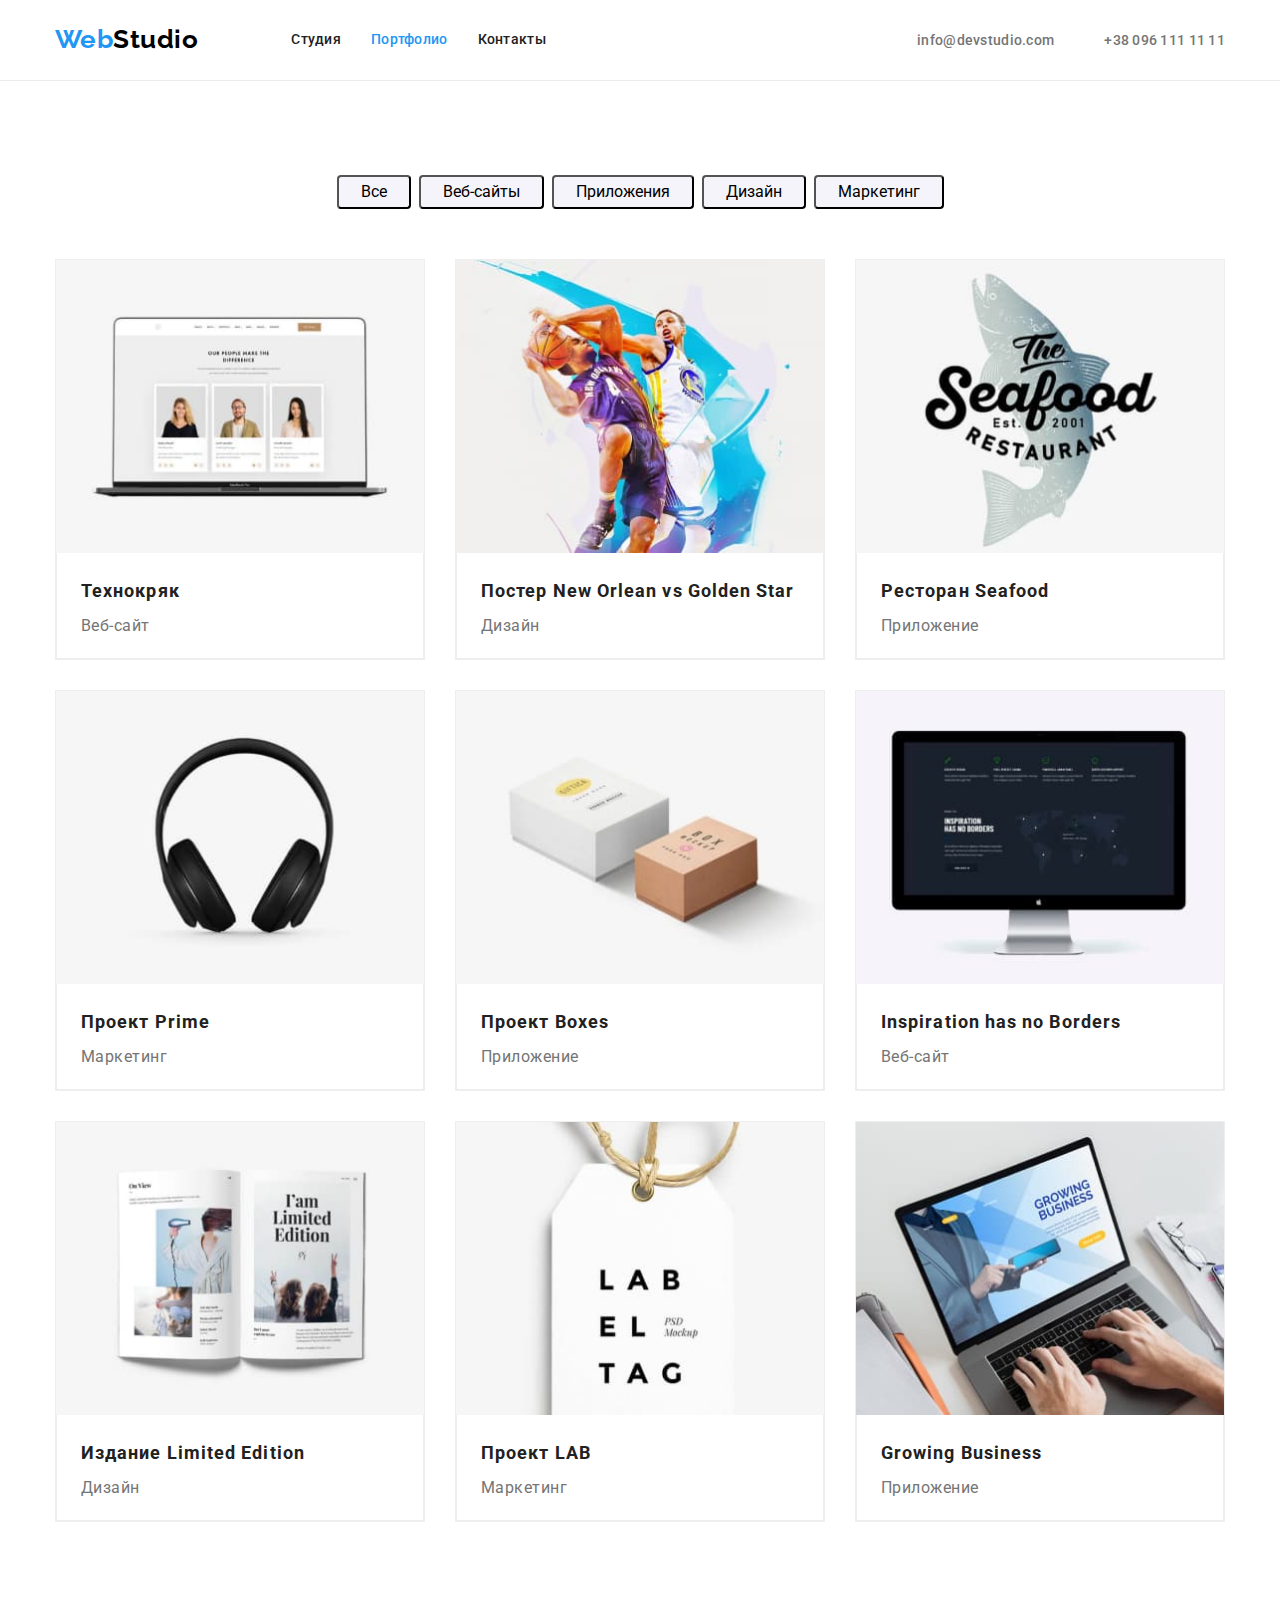
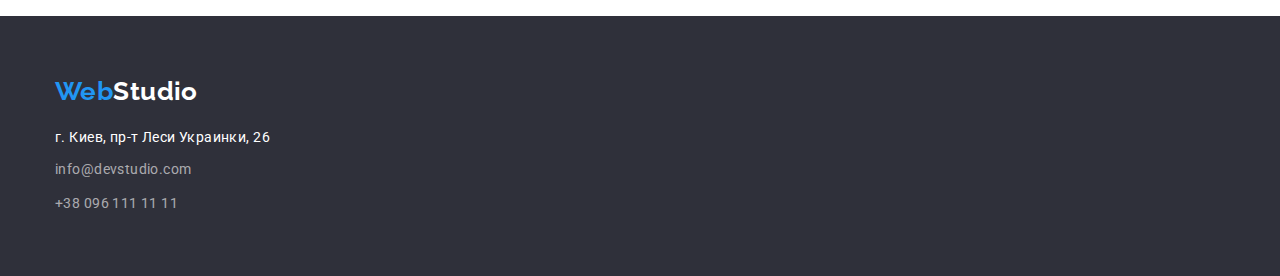
==== commit e0077c92: "fixed small mistakes" ====
--- a/portfolio.html
+++ b/portfolio.html
@@ -13,7 +13,7 @@
 
     <!-- Header -->
 
-    <header class="header">
+    <header class="head">
         <div class="container container-header">
             <!-- Logo -->
             <a href="./index.html" class="logo">Web<span class="header-design">Studio</span></a>
--- a/css/styles.css
+++ b/css/styles.css
@@ -70,9 +70,6 @@
 .container-header{
   display: flex;
   align-items: center;
-  height: 80px;
-
-  border-bottom: 1px solid #ECECEC;
 }
 
 /* logo */
@@ -97,13 +94,13 @@
 
 .site-nav .link {
   color: var(--title-text-color);
-
+  display: block;
   font-weight: 500;
   font-size: 14px;
-  line-height: 1.14px;
+  line-height: 1.14;
   letter-spacing: 0.02em;
-  margin-top:32px ;
-  margin-bottom: 32px;
+  padding-top:32px ;
+  padding-bottom: 32px;
 }
 
 .list .list-item:not(:last-child){
@@ -142,7 +139,7 @@
   color: var(--accent-color);
   font-weight: 500;
   font-size: 14px;
-  line-height: 1.14px;
+  line-height: 1.14;
   letter-spacing: 0.02em;
 }
 
@@ -219,8 +216,11 @@
   padding-bottom: 47px;
 }
 .feature-list {
-  width:1170px;
-  display: flex;
+  display: flex;
+}
+
+.list .list-item:not(:last-child) {
+  margin-right: 30px;
 }
 .features-list .list-item {
   width: calc((100% - 90px)/4);
@@ -274,10 +274,6 @@
   text-align: center;
   margin-top: 0;
   margin-bottom: 10px;
-}
-
-.our-team .team-photo{
-  margin-bottom: 30px;
 }
 
 .our-team{
@@ -386,7 +382,7 @@
   
 }
 
-.filters-list .filter{
+.filters-list .filter:not(:last-child) {
   margin-right: 8px;
 }
 .btn{
@@ -401,6 +397,7 @@
 .portfolio-list{
   display: flex;
   flex-wrap: wrap;
+  /* gap: 30px; */
 }
 
 .portfolio-item{
@@ -425,7 +422,6 @@
 
 .card .text{
   color: var(--primary-text-color);
-  margin-top: 4px;
   font-size: 16px;
   line-height: 1.6;
   letter-spacing: 0.03em;
@@ -435,9 +431,7 @@
   display: block
 }
 
-.card > img{
-  margin-bottom: 20px;
-}
+
 .portfolio-item:not(:nth-child(3n)){
 
   margin-right: 30px;
